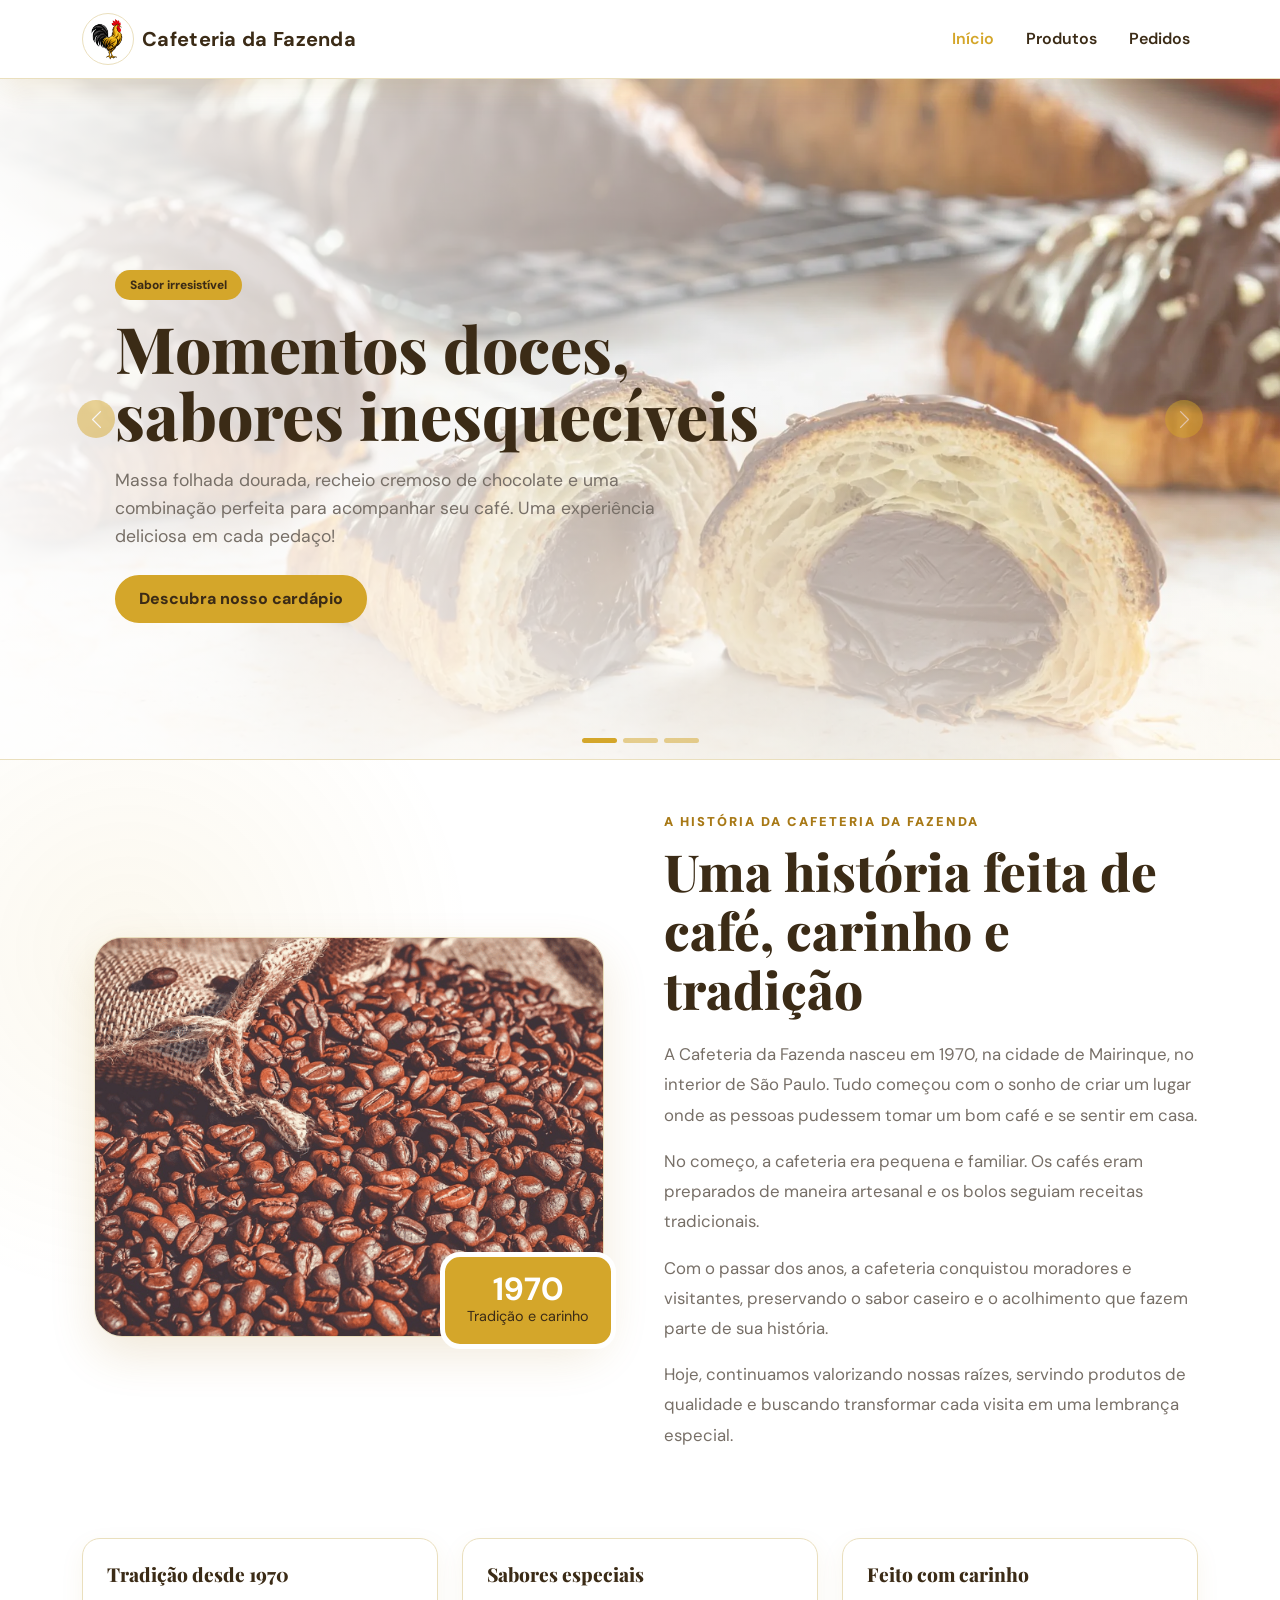
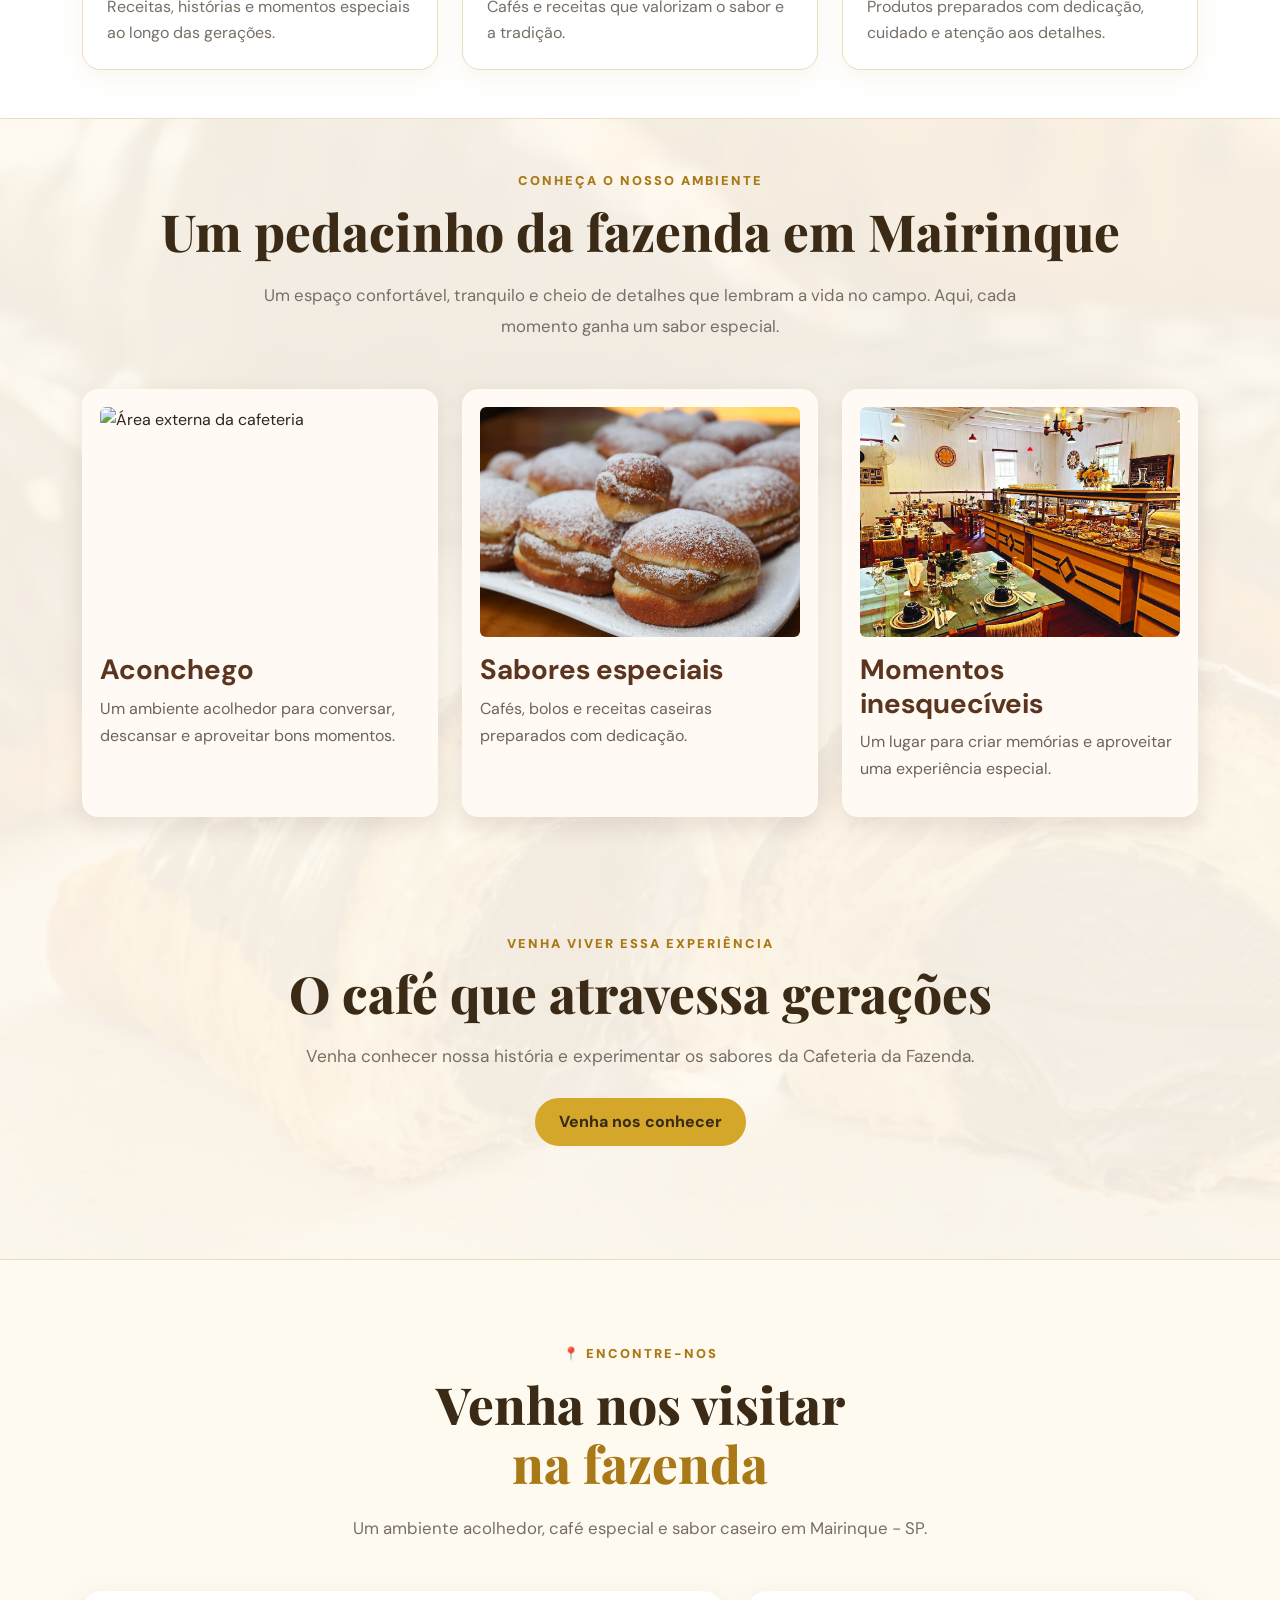
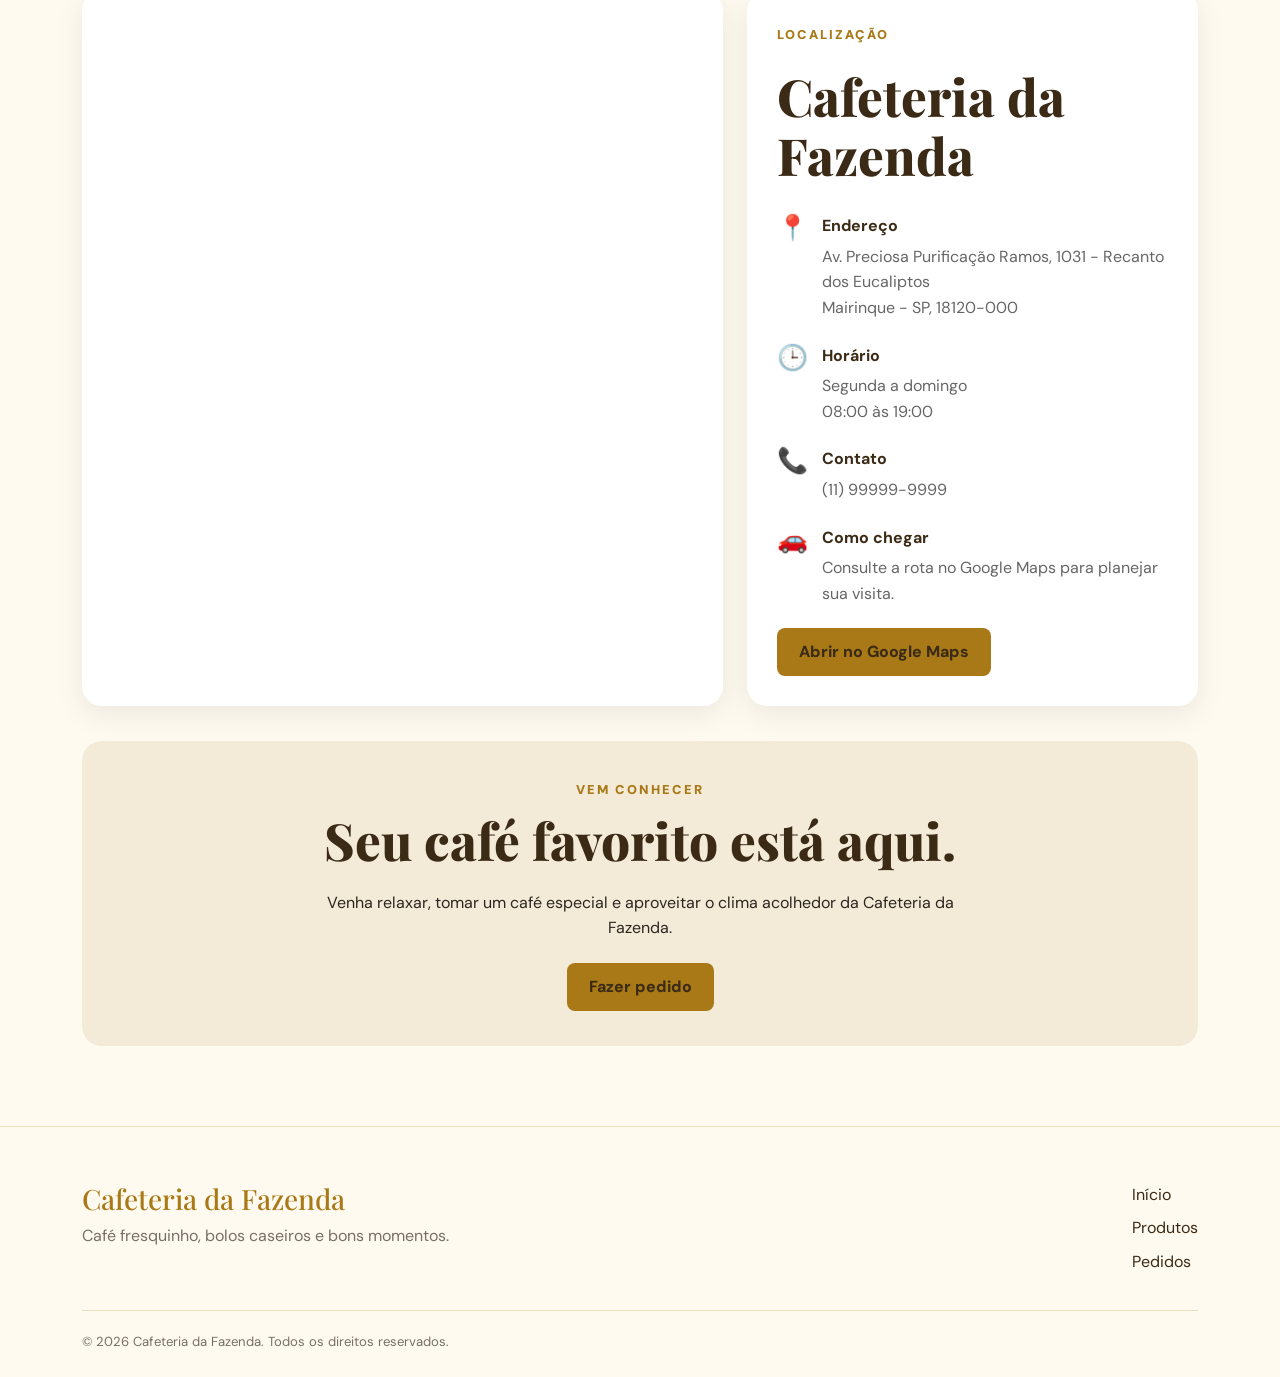
==== src/main/resources/index.html @ 960c9594 "Primeira Atualização" ====
<!DOCTYPE html>
<html lang="pt-BR">

<head>
    <meta charset="UTF-8">
    <meta name="viewport" content="width=device-width, initial-scale=1.0">

    <title>Cafeteria da Fazenda | Tradição desde 1970</title>

    <meta name="description"
        content="Cafeteria da Fazenda: cafés, bolos caseiros e o verdadeiro clima do campo em Mairinque - SP.">

    <link rel="icon" href="./static/img/logo.png" type="image/png">

    <link href="https://cdn.jsdelivr.net/npm/bootstrap@5.3.8/dist/css/bootstrap.min.css" rel="stylesheet">

    <link rel="stylesheet" href="./static/css/style.css">

</head>

<body>

    <!-- CABEÇALHO -->
    <header class="site-header">

        <nav class="navbar navbar-expand-lg navbar-dark">

            <div class="container">

                <a class="navbar-brand d-flex align-items-center gap-2" href="#inicio">

                    <img src="./static/img/logo.png" alt="Logo Cafeteria da Fazenda" class="brand-logo">

                    <span class="brand-text">
                        Cafeteria da Fazenda
                    </span>

                </a>

                <button class="navbar-toggler" type="button" data-bs-toggle="collapse" data-bs-target="#menuPrincipal"
                    aria-controls="menuPrincipal" aria-expanded="false" aria-label="Abrir menu">

                    <span class="navbar-toggler-icon"></span>

                </button>

                <div class="collapse navbar-collapse" id="menuPrincipal">

                    <ul class="navbar-nav ms-auto align-items-lg-center gap-lg-3">

                        <li class="nav-item">
                            <a class="nav-link active" href="#inicio">
                                Início
                            </a>
                        </li>

                        <li class="nav-item">
                            <a class="nav-link" href="./templates/produtos.html">
                                Produtos
                            </a>
                        </li>

                        <li class="nav-item">
                            <a class="nav-link" href="./templates/pedidos.html">
                                Pedidos
                            </a>
                        </li>

                    </ul>

                </div>

            </div>

        </nav>

    </header>

    <main>

        <!-- CARROSSEL PRINCIPAL -->
        <section id="inicio" class="hero-section">

            <div id="carouselCafe" class="carousel slide carousel-fade" data-bs-ride="carousel">

                <div class="carousel-indicators">

                    <button type="button" data-bs-target="#carouselCafe" data-bs-slide-to="0" class="active"
                        aria-current="true" aria-label="Slide 1">
                    </button>

                    <button type="button" data-bs-target="#carouselCafe" data-bs-slide-to="1" aria-label="Slide 2">
                    </button>

                    <button type="button" data-bs-target="#carouselCafe" data-bs-slide-to="2" aria-label="Slide 3">
                    </button>

                </div>

                <div class="carousel-inner">

                    <div class="carousel-item active">

                        <img src="./static/img/slide1.png" class="d-block w-100"
                            alt="Folhado artesanal com recheio cremoso de chocolate e cobertura de chocolate">

                        <div class="carousel-caption">

                            <span class="badge rounded-pill">
                                Sabor irresistível
                            </span>

                            <h1>
                                Momentos doces, sabores inesquecíveis
                            </h1>

                            <p>
                                Massa folhada dourada, recheio cremoso de chocolate
                                e uma combinação perfeita para acompanhar seu café.
                                Uma experiência deliciosa em cada pedaço!
                            </p>

                            <a href="#sobre" class="btn btn-coffee">
                                Descubra nosso cardápio
                            </a>

                        </div>

                    </div>

                    <div class="carousel-item">

                        <img src="./static/img/slide2.png" class="d-block w-100"
                            alt="Donuts dourados recheados com creme de chocolate e polvilhados com açúcar">

                        <div class="carousel-caption">

                            <span class="badge rounded-pill">
                                Feitos para adoçar seu dia
                            </span>

                            <h2>
                                Uma doce tentação a cada mordida
                            </h2>

                            <p>
                                Donuts macios, recheio generoso de chocolate
                                e uma delicada camada de açúcar.
                                O acompanhamento perfeito para transformar
                                sua pausa em um momento especial.
                            </p>


                            <a href="./templates/produtos.html" class="btn btn-coffee">
                                Conheça nossas delícias
                            </a>
                        </div>

                    </div>

                    <div class="carousel-item">

                        <img src="./static/img/slide3.png" class="d-block w-100"
                            alt="Cookies artesanais dourados com generosas gotas de chocolate">

                        <div class="carousel-caption">

                            <span class="badge rounded-pill">
                                Tradição com sabor
                            </span>

                            <h2>
                                O carinho de uma receita caseira
                            </h2>

                            <p>
                                Cookies douradinhos, textura irresistível
                                e pedaços de chocolate em cada mordida.
                                O sabor acolhedor que combina com um café
                                fresquinho e bons momentos.
                            </p>

                            <a href="./templates/produtos.html" class="btn btn-coffee">
                                Explore nosso cardápio
                            </a>
                        </div>

                    </div>

                </div>

                <button class="carousel-control-prev" type="button" data-bs-target="#carouselCafe" data-bs-slide="prev">

                    <span class="carousel-control-prev-icon" aria-hidden="true">
                    </span>

                    <span class="visually-hidden">
                        Anterior
                    </span>

                </button>

                <button class="carousel-control-next" type="button" data-bs-target="#carouselCafe" data-bs-slide="next">

                    <span class="carousel-control-next-icon" aria-hidden="true">
                    </span>

                    <span class="visually-hidden">
                        Próximo
                    </span>

                </button>

            </div>

        </section>

        <!-- HISTÓRIA -->
        <section id="sobre" class="about-section py-5">

            <div class="container">

                <div class="row align-items-center g-5">

                    <div class="col-lg-6">

                        <div class="about-image-wrapper">

                            <img src="./static/img/Historia-do-cafe.png" class="img-fluid about-image"
                                alt="Interior da Cafeteria da Fazenda">

                            <div class="about-highlight">
                                <strong>1970</strong>
                                <span>Tradição e carinho</span>
                            </div>

                        </div>

                    </div>

                    <div class="col-lg-6">

                        <span class="section-label">
                            A história da Cafeteria da Fazenda
                        </span>

                        <h2 class="section-title">
                            Uma história feita de café,
                            carinho e tradição
                        </h2>

                        <p class="section-text">
                            A Cafeteria da Fazenda nasceu em 1970,
                            na cidade de Mairinque, no interior de
                            São Paulo. Tudo começou com o sonho de
                            criar um lugar onde as pessoas pudessem
                            tomar um bom café e se sentir em casa.
                        </p>

                        <p class="section-text">
                            No começo, a cafeteria era pequena e
                            familiar. Os cafés eram preparados de
                            maneira artesanal e os bolos seguiam
                            receitas tradicionais.
                        </p>

                        <p class="section-text">
                            Com o passar dos anos, a cafeteria
                            conquistou moradores e visitantes,
                            preservando o sabor caseiro e o
                            acolhimento que fazem parte de sua história.
                        </p>

                        <p class="section-text">
                            Hoje, continuamos valorizando nossas raízes,
                            servindo produtos de qualidade e buscando
                            transformar cada visita em uma lembrança
                            especial.
                        </p>

                    </div>

                </div>

                <div class="row mt-5 g-4">

                    <div class="col-md-4">
                        <div class="feature-card h-100">

                            <h3>Tradição desde 1970</h3>

                            <p>
                                Receitas, histórias e momentos
                                especiais ao longo das gerações.
                            </p>

                        </div>
                    </div>

                    <div class="col-md-4">
                        <div class="feature-card h-100">

                            <h3>Sabores especiais</h3>

                            <p>
                                Cafés e receitas que valorizam
                                o sabor e a tradição.
                            </p>

                        </div>
                    </div>

                    <div class="col-md-4">
                        <div class="feature-card h-100">

                            <h3>Feito com carinho</h3>

                            <p>
                                Produtos preparados com dedicação,
                                cuidado e atenção aos detalhes.
                            </p>

                        </div>
                    </div>

                </div>

            </div>

        </section>

        <!-- AMBIENTE -->
        <section id="ambiente" class="order-section py-5">

            <div class="container">

                <div class="text-center mb-5">

                    <span class="section-label">
                        Conheça o nosso ambiente
                    </span>

                    <h2 class="section-title">
                        Um pedacinho da fazenda em Mairinque
                    </h2>

                    <p class="section-text mx-auto" style="max-width: 800px;">

                        Um espaço confortável, tranquilo e cheio de
                        detalhes que lembram a vida no campo.
                        Aqui, cada momento ganha um sabor especial.

                    </p>

                </div>

                <div class="row g-4">

                    <div class="col-md-4">
                        <div class="environment-card">

                            <img src="./static/img/fora.png" class="img-fluid rounded" alt="Área externa da cafeteria">

                            <h3 class="mt-3">Aconchego</h3>

                            <p>
                                Um ambiente acolhedor para conversar,
                                descansar e aproveitar bons momentos.
                            </p>

                        </div>
                    </div>

                    <div class="col-md-4">
                        <div class="environment-card">

                            <img src="./static/img/slide2.png" class="img-fluid rounded"
                                alt="Café especial da cafeteria">

                            <h3 class="mt-3">Sabores especiais</h3>

                            <p>
                                Cafés, bolos e receitas caseiras
                                preparados com dedicação.
                            </p>

                        </div>
                    </div>

                    <div class="col-md-4">
                        <div class="environment-card">

                            <img src="./static/img/interior.png" class="img-fluid rounded" alt="Interior da cafeteria">

                            <h3 class="mt-3">
                                Momentos inesquecíveis
                            </h3>

                            <p>
                                Um lugar para criar memórias
                                e aproveitar uma experiência especial.
                            </p>

                        </div>
                    </div>

                </div>

                <div class="order-box text-center mt-5">

                    <span class="section-label">
                        Venha viver essa experiência
                    </span>

                    <h2 class="section-title">
                        O café que atravessa gerações
                    </h2>

                    <p>
                        Venha conhecer nossa história e experimentar
                        os sabores da Cafeteria da Fazenda.
                    </p>

                    <a href="#localizacao" class="btn btn-coffee">
                        Venha nos conhecer
                    </a>

                </div>

            </div>

        </section>

        <!-- LOCALIZAÇÃO INTEGRADA AO INDEX -->
        <section id="localizacao" class="location-section">

            <div class="container">

                <div class="text-center mb-5">

                    <span class="section-label">
                        📍 ENCONTRE-NOS
                    </span>

                    <h2 class="section-title">
                        Venha nos visitar
                        <span>na fazenda</span>
                    </h2>

                    <p class="section-text mx-auto" style="max-width: 760px;">

                        Um ambiente acolhedor, café especial e
                        sabor caseiro em Mairinque - SP.

                    </p>

                </div>

                <div class="row g-4 align-items-stretch">

                    <!-- MAPA -->
                    <div class="col-lg-7">

                        <div class="map-card">

                            <div class="map-box">

                                <iframe
                                    src="https://www.google.com/maps?q=Av.%20Preciosa%20Purifica%C3%A7%C3%A3o%20Ramos%2C%201031%20-%20Recanto%20dos%20Eucaliptos%2C%20Mairinque%20-%20SP%2C%2018120-000&output=embed"
                                    title="Mapa da Cafeteria da Fazenda em Mairinque" loading="lazy" allowfullscreen
                                    referrerpolicy="no-referrer-when-downgrade">
                                </iframe>

                            </div>

                        </div>

                    </div>

                    <!-- INFORMAÇÕES -->
                    <div class="col-lg-5">

                        <div class="info-card">

                            <span class="section-label">
                                LOCALIZAÇÃO
                            </span>

                            <h3 class="section-title">
                                Cafeteria da Fazenda
                            </h3>

                            <ul class="info-list">

                                <li>

                                    <span class="icon">📍</span>

                                    <div>

                                        <strong>Endereço</strong>

                                        <p>
                                            Av. Preciosa Purificação Ramos,
                                            1031 - Recanto dos Eucaliptos
                                            <br>
                                            Mairinque - SP, 18120-000
                                        </p>

                                    </div>

                                </li>

                                <li>

                                    <span class="icon">🕒</span>

                                    <div>

                                        <strong>Horário</strong>

                                        <p>
                                            Segunda a domingo
                                            <br>
                                            08:00 às 19:00
                                        </p>

                                    </div>

                                </li>

                                <li>

                                    <span class="icon">📞</span>

                                    <div>

                                        <strong>Contato</strong>

                                        <p>
                                            (11) 99999-9999
                                        </p>

                                    </div>

                                </li>

                                <li>

                                    <span class="icon">🚗</span>

                                    <div>

                                        <strong>Como chegar</strong>

                                        <p>
                                            Consulte a rota no Google Maps
                                            para planejar sua visita.
                                        </p>

                                    </div>

                                </li>

                            </ul>

                            <a href="https://www.google.com/maps/search/?api=1&query=Av.%20Preciosa%20Purifica%C3%A7%C3%A3o%20Ramos%2C%201031%20-%20Recanto%20dos%20Eucaliptos%2C%20Mairinque%20-%20SP%2C%2018120-000"
                                target="_blank" rel="noopener noreferrer" class="btn btn-coffee">

                                Abrir no Google Maps

                            </a>

                        </div>

                    </div>

                </div>

                <!-- CHAMADA PARA PEDIDOS -->
                <div class="location-visit">

                    <span class="section-label">
                        VEM CONHECER
                    </span>

                    <h2 class="section-title">
                        Seu café favorito está aqui.
                    </h2>

                    <p>
                        Venha relaxar, tomar um café especial
                        e aproveitar o clima acolhedor da
                        Cafeteria da Fazenda.
                    </p>

                    <a href="./templates/pedidos.html" class="btn btn-coffee">

                        Fazer pedido

                    </a>

                </div>

            </div>

        </section>

    </main>

    <!-- RODAPÉ -->
    <footer class="site-footer">

        <div class="container">

            <div class="footer-content">

                <div>

                    <h3>
                        Cafeteria da Fazenda
                    </h3>

                    <p>
                        Café fresquinho, bolos caseiros
                        e bons momentos.
                    </p>

                </div>

                <div class="footer-links">

                    <a href="#inicio">Início</a>

                    <a href="./templates/produtos.html">
                        Produtos
                    </a>

                    <a href="./templates/pedidos.html">
                        Pedidos
                    </a>

                </div>

            </div>

            <div class="footer-bottom">
                © 2026 Cafeteria da Fazenda.
                Todos os direitos reservados.
            </div>

        </div>

    </footer>

    <script src="https://cdn.jsdelivr.net/npm/bootstrap@5.3.8/dist/js/bootstrap.bundle.min.js"></script>

</body>

</html>
---- src/main/resources/static/css/style.css ----
/* =========================================================
   CAFETERIA DA FAZENDA - STYLE.CSS
   Tema branco e dourado
   ========================================================= */

@import url('https://fonts.googleapis.com/css2?family=DM+Sans:wght@400;500;600;700&family=Playfair+Display:wght@600;700;800&display=swap');

:root {
    --brown: #ffffff;
    --brown-2: #fffaf0;
    --coffee: #a87916;
    --gold: #d4a62a;
    --gold-light: #f3df9b;
    --cream: #ffffff;
    --white: #ffffff;
    --text: #2d261f;
    --muted: #776f67;
    --border: #eadfbd;
    --dark: #3b2b16;
    --sombra: 0 12px 35px rgba(168, 121, 22, .10);
}

* {
    box-sizing: border-box;
}

html {
    scroll-behavior: smooth;
}

body {
    margin: 0;
    color: var(--text);
    background: var(--cream);
    font-family: "DM Sans", sans-serif;
    line-height: 1.6;
}

img {
    max-width: 100%;
}

a {
    text-decoration: none;
}

/* =========================================================
   CABEÇALHO
   ========================================================= */

.site-header {
    position: sticky;
    top: 0;
    z-index: 1000;
    background: rgba(255, 255, 255, .97);
    backdrop-filter: blur(14px);
    border-bottom: 1px solid var(--border);
    box-shadow: 0 8px 30px rgba(168, 121, 22, .12);
}

.navbar {
    min-height: 76px;
}

.navbar-brand {
    color: var(--dark) !important;
    font-weight: 700;
    letter-spacing: .3px;
}

.brand-logo {
    width: 52px;
    height: 52px;
    padding: 3px;
    object-fit: contain;
    border: 1px solid var(--border);
    border-radius: 50%;
    background: var(--white);
}

.brand-text {
    font-size: 1.25rem;
}

.nav-link {
    color: var(--dark) !important;
    font-weight: 600;
    transition: color .25s ease;
}

.nav-link:hover,
.nav-link.active {
    color: var(--gold) !important;
}

.navbar-toggler {
    border-color: var(--gold);
}

.navbar-toggler:focus {
    box-shadow: 0 0 0 .2rem rgba(212, 166, 42, .25);
}

.navbar-toggler-icon {
    background-image: url("data:image/svg+xml,%3csvg xmlns='http://www.w3.org/2000/svg' viewBox='0 0 30 30'%3e%3cpath stroke='%233b2b16' stroke-linecap='round' stroke-miterlimit='10' stroke-width='2' d='M4 7h22M4 15h22M4 23h22'/%3e%3c/svg%3e");
}

.btn-coffee {
    display: inline-flex;
    align-items: center;
    justify-content: center;
    padding: 10px 22px;
    border: 2px solid var(--gold);
    border-radius: 30px;
    background: var(--gold);
    color: var(--dark) !important;
    font-weight: 800;
    transition: .25s ease;
}

.btn-coffee:hover {
    transform: translateY(-2px);
    border-color: var(--gold);
    background: transparent;
    color: var(--gold) !important;
}

/* =========================================================
   HERO / CARROSSEL
   ========================================================= */

.hero-section {
    overflow: hidden;
    background: #ffffff;
    border-bottom: 1px solid var(--border);
}

.hero-section .carousel-item {
    position: relative;
    height: min(680px, 78vh);
    min-height: 480px;
}

.hero-section .carousel-item::after {
    content: "";
    position: absolute;
    inset: 0;
    background:
        linear-gradient(90deg,
            rgba(255, 255, 255, .94),
            rgba(255, 255, 255, .55),
            rgba(255, 255, 255, .08)),
        linear-gradient(0deg,
            rgba(255, 250, 240, .70),
            transparent 55%);
}

.hero-section .carousel-item img {
    width: 100%;
    height: 100%;
    display: block;
    object-fit: cover;
}

.carousel-caption {
    z-index: 2;
    right: auto;
    bottom: 17%;
    left: 9%;
    max-width: 650px;
    color: var(--dark);
    text-align: left;
}

.carousel-caption .badge {
    margin-bottom: 14px;
    padding: 9px 15px;
    border-radius: 30px;
    background: var(--gold);
    color: var(--dark);
    font-weight: 800;
}

.carousel-caption h1,
.carousel-caption h2 {
    margin-bottom: 18px;
    color: var(--dark);
    font-family: "Playfair Display", serif;
    font-size: clamp(2.2rem, 5vw, 4.5rem);
    font-weight: 800;
    line-height: 1.05;
}

.carousel-caption p {
    max-width: 600px;
    margin-bottom: 25px;
    color: var(--muted);
    font-size: 1.1rem;
}

.carousel-control-prev-icon,
.carousel-control-next-icon {
    width: 38px;
    height: 38px;
    padding: 8px;
    border-radius: 50%;
    background-color: rgba(212, 166, 42, .95);
    background-size: 55%;
}

.carousel-indicators {
    z-index: 3;
}

.carousel-indicators button {
    width: 35px !important;
    height: 5px !important;
    margin: 0 4px;
    border: 0 !important;
    border-radius: 10px;
    background-color: var(--gold) !important;
}

/* =========================================================
   SEÇÃO SOBRE
   ========================================================= */

.about-section {
    background:
        radial-gradient(circle at 10% 20%, rgba(212, 166, 42, .08), transparent 25%),
        #ffffff;
}

.section-label {
    display: inline-block;
    margin-bottom: 10px;
    color: var(--coffee);
    font-size: .8rem;
    font-weight: 900;
    letter-spacing: 2px;
    text-transform: uppercase;
}

.section-title {
    margin-bottom: 20px;
    color: var(--dark);
    font-family: "Playfair Display", serif;
    font-size: clamp(2rem, 4vw, 3.2rem);
    font-weight: 800;
    line-height: 1.15;
}

.section-text {
    color: var(--muted);
    font-size: 1.05rem;
}

/* =========================================================
   IMAGEM SOBRE A CAFETERIA
   ========================================================= */

.about-image-wrapper {
    position: relative;
    padding: 12px;
}

.about-image {
    width: 100%;
    min-height: 400px;
    object-fit: cover;
    border: 1px solid var(--border);
    border-radius: 28px;
    box-shadow: 0 18px 45px rgba(168, 121, 22, .16);
}

.about-highlight {
    position: absolute;
    right: 0;
    bottom: 0;
    display: flex;
    flex-direction: column;
    padding: 16px 22px;
    border: 5px solid #ffffff;
    border-radius: 20px;
    background: var(--gold);
    color: var(--dark);
    text-align: center;
}

.about-highlight strong {
    color: #ffffff;
    font-size: 2rem;
    line-height: 1;
}

.about-highlight span {
    font-size: .85rem;
}

/* =========================================================
   CARDS
   ========================================================= */

.feature-card {
    height: 100%;
    padding: 24px;
    border: 1px solid var(--border);
    border-radius: 18px;
    background: #ffffff;
    box-shadow: 0 8px 25px rgba(168, 121, 22, .07);
    transition: transform .3s ease, box-shadow .3s ease, border-color .3s ease;
}

.feature-card:hover {
    transform: translateY(-7px);
    border-color: var(--gold);
    box-shadow: var(--sombra);
}

.feature-icon {
    display: inline-flex;
    align-items: center;
    justify-content: center;
    width: 52px;
    height: 52px;
    margin-bottom: 12px;
    border-radius: 14px;
    background: var(--gold-light);
    color: var(--dark);
    font-size: 1.6rem;
}

.feature-card h3 {
    color: var(--dark);
    font-family: "Playfair Display", serif;
    font-size: 1.2rem;
    font-weight: 800;
}

.feature-card p {
    margin-bottom: 0;
    color: var(--muted);
}

/* =========================================================
   AMBIENTE
   ========================================================= */

.order-section {
    position: relative;
    overflow: hidden;
    background:
        linear-gradient(rgba(255, 250, 240, .93),
            rgba(255, 250, 240, .93)),
        url("../img/slide1.png") center / cover;
    border-top: 1px solid var(--border);
    border-bottom: 1px solid var(--border);
}

.order-box {
    max-width: 850px;
    margin: auto;
    padding: 65px 35px;
    color: var(--dark);
}

.order-box .section-label {
    color: var(--coffee);
}

.order-box .section-title {
    color: var(--dark);
}

.order-box p {
    max-width: 700px;
    margin: 0 auto 28px;
    color: var(--muted);
    font-size: 1.08rem;
}

/* =========================================================
   BOTÕES BOOTSTRAP
   ========================================================= */

.btn-primary,
.btn-warning {
    border-color: var(--gold);
    background: var(--gold);
    color: var(--dark);
    font-weight: 800;
}

.btn-primary:hover,
.btn-warning:hover {
    border-color: var(--dark);
    background: var(--dark);
    color: var(--gold-light);
}

/* =========================================================
   RODAPÉ
   ========================================================= */



.site-footer {
    padding: 55px 0 25px;
    border-top: 1px solid var(--border);
    background: var(--brown-2);
    color: var(--muted);
}

.footer-content {
    display: flex;
    justify-content: space-between;
    gap: 40px;
}

.footer-content h3 {
    color: var(--coffee);
    font-family: "Playfair Display", serif;
}

.footer-content p {
    color: var(--muted);
}

.footer-links {
    display: flex;
    flex-direction: column;
    gap: 8px;
}

.footer-links a {
    color: var(--dark);
    transition: color .25s ease;
}

.footer-links a:hover {
    color: var(--gold);
}

.footer-bottom {
    margin-top: 35px;
    padding-top: 20px;
    border-top: 1px solid var(--border);
    color: var(--muted);
    font-size: .82rem;
}

/* =========================================================
   RESPONSIVO
   ========================================================= */

@media (max-width: 991px) {
    .navbar-nav {
        padding: 18px 0;
    }

    .navbar-collapse {
        padding: 0 20px 15px;
        border-top: 1px solid var(--border);
        background: #ffffff;
    }

    .nav-link {
        padding: 10px 0 !important;
    }

    .hero-section .carousel-item {
        height: 620px;
    }

    .carousel-caption {
        right: 7%;
        bottom: 15%;
        left: 7%;
    }

    .carousel-caption h1,
    .carousel-caption h2 {
        font-size: 2.7rem;
    }
}

@media (max-width: 576px) {
    .brand-logo {
        width: 45px;
        height: 45px;
    }

    .brand-text {
        font-size: 1.05rem;
    }

    .hero-section .carousel-item {
        height: 590px;
        min-height: 590px;
    }

    .hero-section .carousel-item::after {
        background:
            linear-gradient(90deg,
                rgba(255, 255, 255, .94),
                rgba(255, 255, 255, .65));
    }

    .carousel-caption {
        bottom: 13%;
    }

    .carousel-caption h1,
    .carousel-caption h2 {
        font-size: 2.15rem;
    }

    .carousel-caption p {
        font-size: .95rem;
    }

    .about-image {
        min-height: 300px;
    }

    .about-highlight {
        right: 15px;
    }

    .order-box {
        padding: 45px 15px;
    }
}

.environment-card {
    height: 100%;
    padding: 18px;
    overflow: hidden;
    border-radius: 16px;
    background-color: #fffaf3;
    box-shadow: 0 8px 24px rgba(73, 45, 25, 0.12);
    transition: transform 0.3s ease, box-shadow 0.3s ease;
}

.environment-card:hover {
    transform: translateY(-8px);
    box-shadow: 0 14px 30px rgba(73, 45, 25, 0.2);
}

.environment-card img {
    width: 100%;
    height: 230px;
    object-fit: cover;
    display: block;
}

.environment-card h3 {
    color: #5b351f;
    font-weight: 700;
}

.environment-card p {
    color: #6f625a;
    line-height: 1.7;
}

.about-highlight {
    display: flex;
    flex-direction: column;
    align-items: center;
    justify-content: center;
}

.about-highlight strong {
    font-size: 2rem;
}

.about-highlight span {
    font-size: 0.9rem;
}

.section-text {
    line-height: 1.8;
}
        /* LOCALIZAÇÃO */

        .location-section {
            padding: 80px 0;
            background: #fffaf0;
            scroll-margin-top: 80px;
        }

        .location-section .section-title span {
            display: block;
            color: #a87916;
        }

        .map-card,
        .info-card {
            height: 100%;
            overflow: hidden;
            background: #ffffff;
            border-radius: 20px;
            box-shadow: 0 8px 30px rgba(0, 0, 0, 0.08);
        }

        .map-box {
            width: 100%;
            height: 100%;
            min-height: 420px;
        }

        .map-box iframe {
            display: block;
            width: 100%;
            height: 100%;
            min-height: 420px;
            border: 0;
        }

        .info-card {
            padding: 30px;
        }

        .info-card h3 {
            margin: 12px 0 28px;
        }

        .info-list {
            padding: 0;
            margin: 0;
            list-style: none;
        }

        .info-list li {
            display: flex;
            align-items: flex-start;
            gap: 14px;
            margin-bottom: 22px;
        }

        .info-list .icon {
            font-size: 25px;
            line-height: 1.2;
        }

        .info-list strong {
            display: block;
            margin-bottom: 5px;
            color: #3b2b16;
        }

        .info-list p {
            margin: 0;
            color: #666;
            overflow-wrap: anywhere;
        }

        .location-section .btn-coffee {
            display: inline-block;
            padding: 12px 22px;
            border: none;
            border-radius: 8px;
            background: #a87916;
            color: #fff;
            text-decoration: none;
            transition: 0.3s;
        }

        .location-section .btn-coffee:hover {
            background: #805b10;
            color: #fff;
            transform: translateY(-2px);
        }

        .location-visit {
            margin-top: 35px;
            padding: 35px 20px;
            border-radius: 20px;
            background: #f3ead8;
            text-align: center;
        }

        .location-visit p {
            max-width: 650px;
            margin: 15px auto 22px;
        }

        @media (max-width: 991px) {
            .location-section {
                padding: 55px 0;
            }

            .map-box,
            .map-box iframe {
                min-height: 350px;
            }

            .info-card {
                padding: 24px;
            }
        }

        @media (max-width: 576px) {
            .map-box,
            .map-box iframe {
                min-height: 300px;
            }

            .info-card {
                padding: 20px;
            }
        }
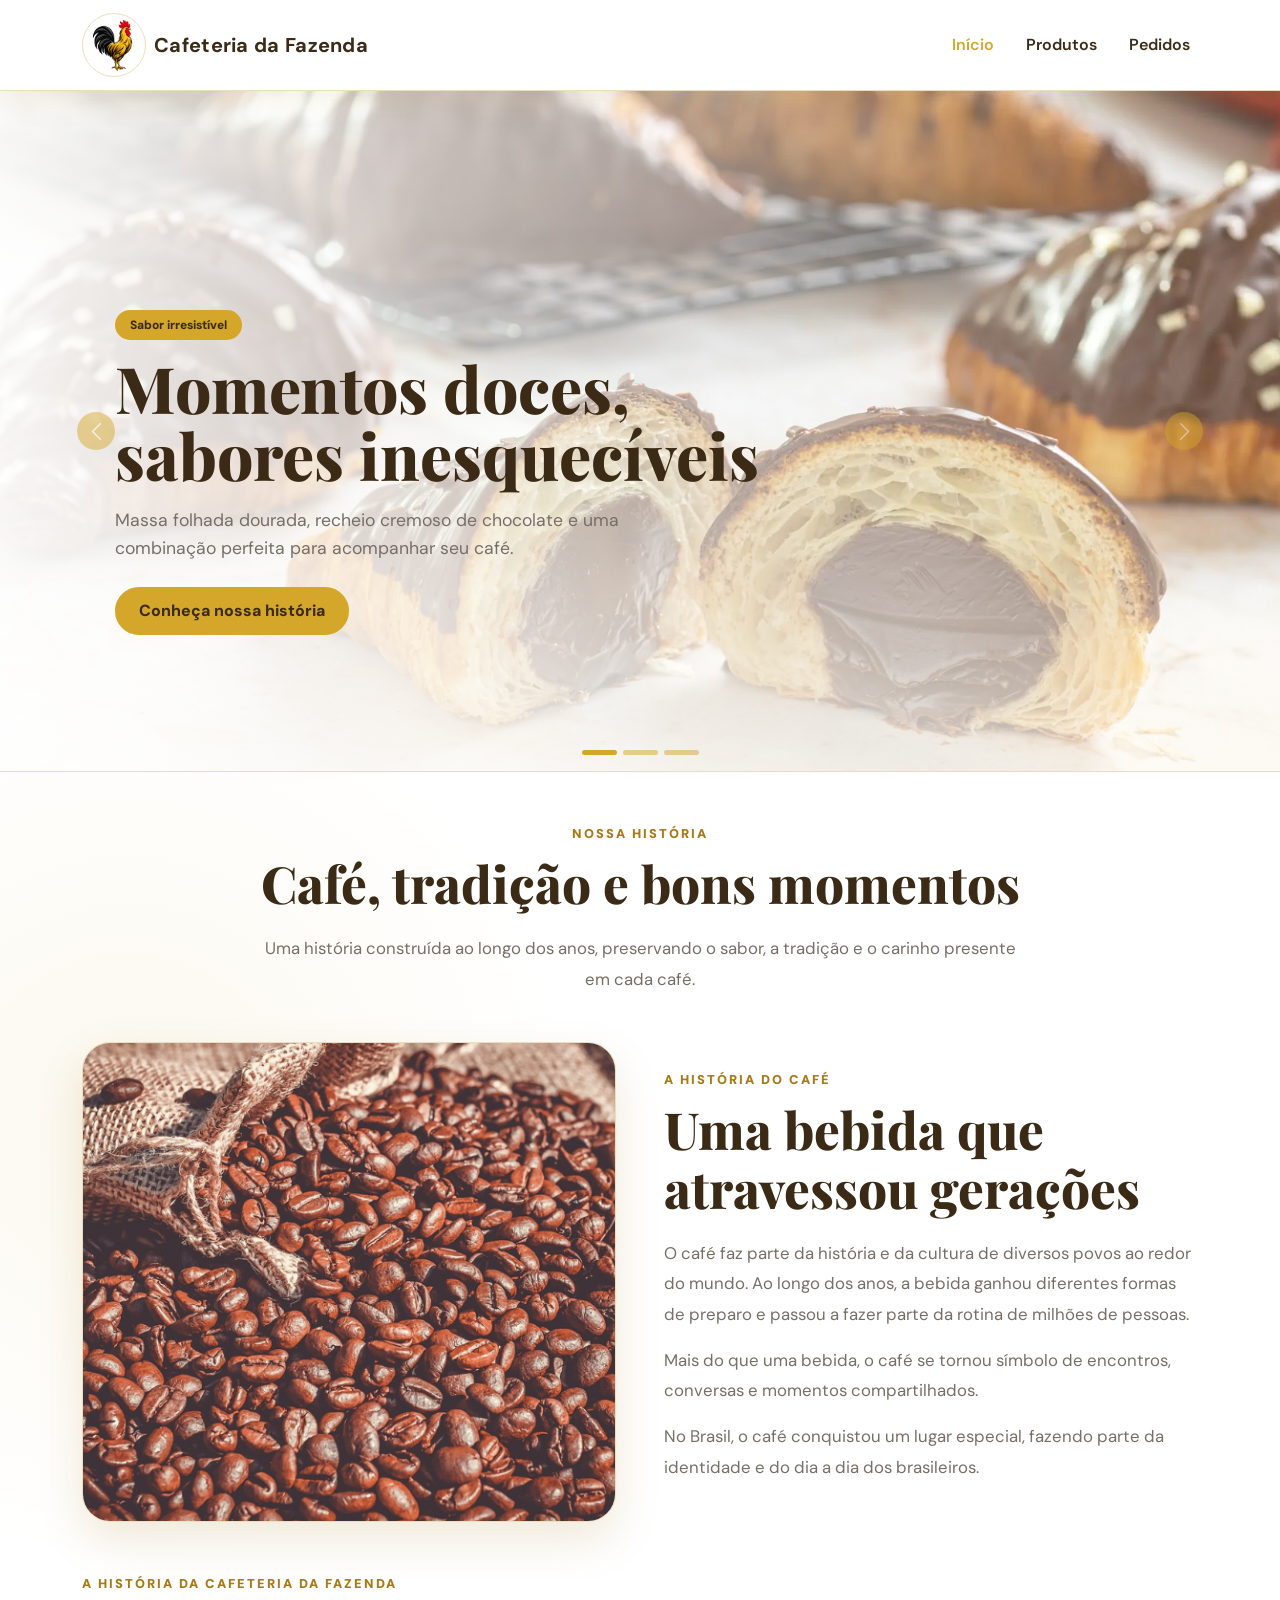
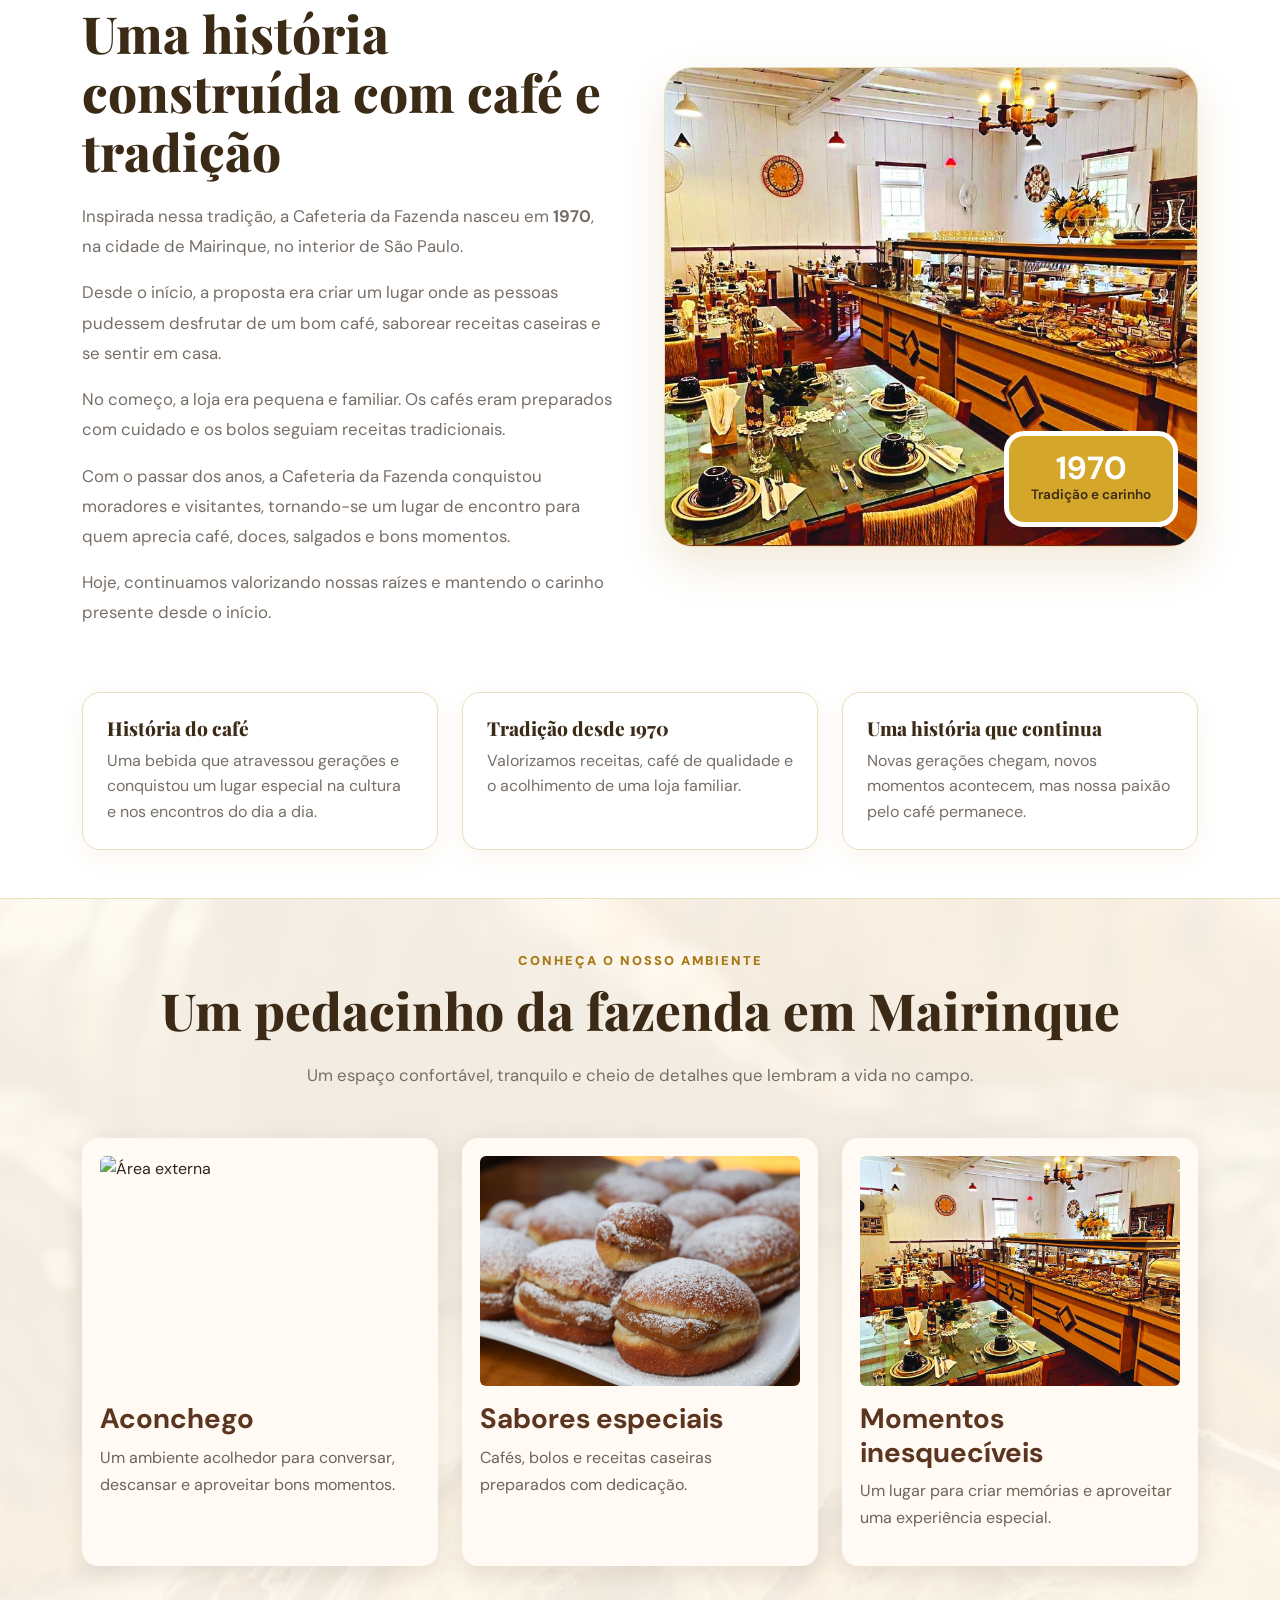
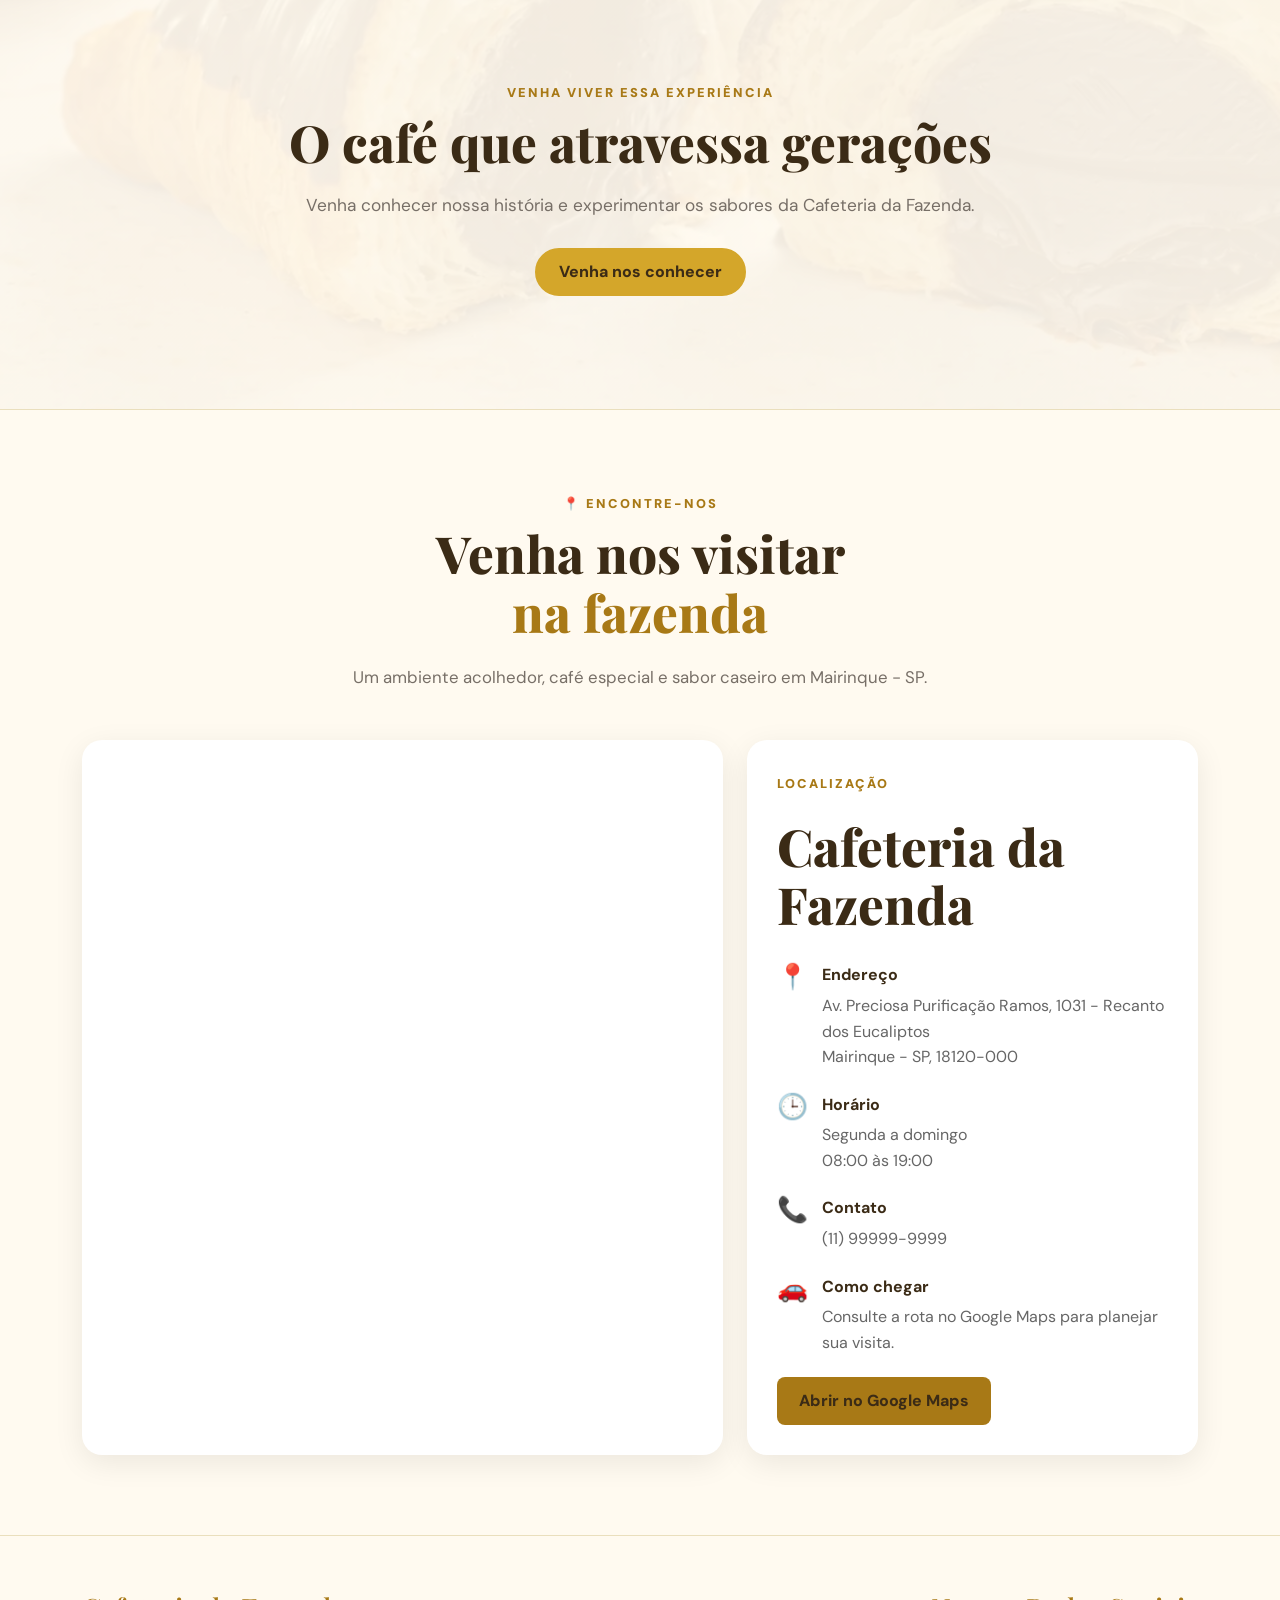
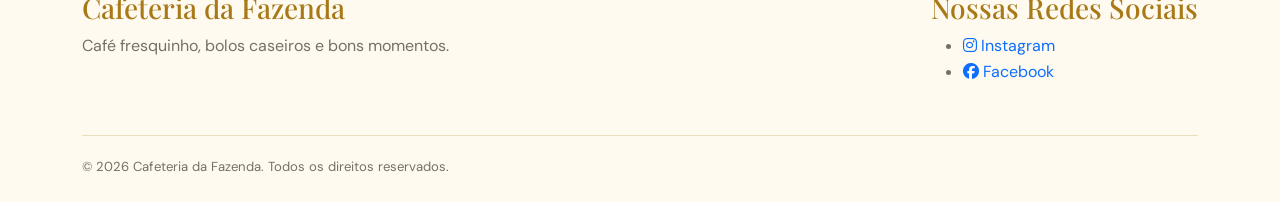
==== commit 394aa853: "test" ====
--- a/src/main/resources/index.html
+++ b/src/main/resources/index.html
@@ -12,40 +12,42 @@
 
     <link rel="icon" href="./static/img/logo.png" type="image/png">
 
-    <link href="https://cdn.jsdelivr.net/npm/bootstrap@5.3.8/dist/css/bootstrap.min.css" rel="stylesheet">
+    <link
+        href="https://cdn.jsdelivr.net/npm/bootstrap@5.3.8/dist/css/bootstrap.min.css"
+        rel="stylesheet">
+
+    <link
+        rel="stylesheet"
+        href="https://cdnjs.cloudflare.com/ajax/libs/font-awesome/6.4.0/css/all.min.css">
 
     <link rel="stylesheet" href="./static/css/style.css">
-
 </head>
 
 <body>
 
-    <!-- CABEÇALHO -->
     <header class="site-header">
-
-        <nav class="navbar navbar-expand-lg navbar-dark">
-
+        <nav class="navbar navbar-expand-lg navbar-light">
             <div class="container">
 
                 <a class="navbar-brand d-flex align-items-center gap-2" href="#inicio">
-
-                    <img src="./static/img/logo.png" alt="Logo Cafeteria da Fazenda" class="brand-logo">
+                    <img src="./static/img/logo.png"
+                        alt="Logo Cafeteria da Fazenda"
+                        class="brand-logo">
 
                     <span class="brand-text">
                         Cafeteria da Fazenda
                     </span>
-
                 </a>
 
-                <button class="navbar-toggler" type="button" data-bs-toggle="collapse" data-bs-target="#menuPrincipal"
-                    aria-controls="menuPrincipal" aria-expanded="false" aria-label="Abrir menu">
-
+                <button class="navbar-toggler"
+                    type="button"
+                    data-bs-toggle="collapse"
+                    data-bs-target="#menuPrincipal"
+                    aria-label="Abrir menu">
                     <span class="navbar-toggler-icon"></span>
-
                 </button>
 
                 <div class="collapse navbar-collapse" id="menuPrincipal">
-
                     <ul class="navbar-nav ms-auto align-items-lg-center gap-lg-3">
 
                         <li class="nav-item">
@@ -67,45 +69,52 @@
                         </li>
 
                     </ul>
-
                 </div>
 
             </div>
-
         </nav>
-
     </header>
 
+
     <main>
 
-        <!-- CARROSSEL PRINCIPAL -->
+        <!-- CARROSSEL -->
+
         <section id="inicio" class="hero-section">
 
-            <div id="carouselCafe" class="carousel slide carousel-fade" data-bs-ride="carousel">
+            <div id="carouselCafe"
+                class="carousel slide carousel-fade"
+                data-bs-ride="carousel">
 
                 <div class="carousel-indicators">
-
-                    <button type="button" data-bs-target="#carouselCafe" data-bs-slide-to="0" class="active"
-                        aria-current="true" aria-label="Slide 1">
+                    <button type="button"
+                        data-bs-target="#carouselCafe"
+                        data-bs-slide-to="0"
+                        class="active"
+                        aria-label="Slide 1">
                     </button>
 
-                    <button type="button" data-bs-target="#carouselCafe" data-bs-slide-to="1" aria-label="Slide 2">
+                    <button type="button"
+                        data-bs-target="#carouselCafe"
+                        data-bs-slide-to="1"
+                        aria-label="Slide 2">
                     </button>
 
-                    <button type="button" data-bs-target="#carouselCafe" data-bs-slide-to="2" aria-label="Slide 3">
+                    <button type="button"
+                        data-bs-target="#carouselCafe"
+                        data-bs-slide-to="2"
+                        aria-label="Slide 3">
                     </button>
-
                 </div>
 
                 <div class="carousel-inner">
 
                     <div class="carousel-item active">
-
-                        <img src="./static/img/slide1.png" class="d-block w-100"
-                            alt="Folhado artesanal com recheio cremoso de chocolate e cobertura de chocolate">
+                        <img src="./static/img/slide1.png"
+                            class="d-block w-100"
+                            alt="Folhado artesanal">
 
                         <div class="carousel-caption">
-
                             <span class="badge rounded-pill">
                                 Sabor irresistível
                             </span>
@@ -115,26 +124,23 @@
                             </h1>
 
                             <p>
-                                Massa folhada dourada, recheio cremoso de chocolate
-                                e uma combinação perfeita para acompanhar seu café.
-                                Uma experiência deliciosa em cada pedaço!
+                                Massa folhada dourada, recheio cremoso de
+                                chocolate e uma combinação perfeita para
+                                acompanhar seu café.
                             </p>
 
                             <a href="#sobre" class="btn btn-coffee">
-                                Descubra nosso cardápio
-                            </a>
-
-                        </div>
-
+                                Conheça nossa história
+                            </a>
+                        </div>
                     </div>
 
                     <div class="carousel-item">
-
-                        <img src="./static/img/slide2.png" class="d-block w-100"
-                            alt="Donuts dourados recheados com creme de chocolate e polvilhados com açúcar">
+                        <img src="./static/img/slide2.png"
+                            class="d-block w-100"
+                            alt="Donuts recheados com chocolate">
 
                         <div class="carousel-caption">
-
                             <span class="badge rounded-pill">
                                 Feitos para adoçar seu dia
                             </span>
@@ -146,25 +152,21 @@
                             <p>
                                 Donuts macios, recheio generoso de chocolate
                                 e uma delicada camada de açúcar.
-                                O acompanhamento perfeito para transformar
-                                sua pausa em um momento especial.
-                            </p>
-
-
-                            <a href="./templates/produtos.html" class="btn btn-coffee">
+                            </p>
+
+                            <a href="./templates/produtos.html"
+                                class="btn btn-coffee">
                                 Conheça nossas delícias
                             </a>
                         </div>
-
                     </div>
 
                     <div class="carousel-item">
-
-                        <img src="./static/img/slide3.png" class="d-block w-100"
-                            alt="Cookies artesanais dourados com generosas gotas de chocolate">
+                        <img src="./static/img/slide3.png"
+                            class="d-block w-100"
+                            alt="Cookies artesanais">
 
                         <div class="carousel-caption">
-
                             <span class="badge rounded-pill">
                                 Tradição com sabor
                             </span>
@@ -176,57 +178,116 @@
                             <p>
                                 Cookies douradinhos, textura irresistível
                                 e pedaços de chocolate em cada mordida.
-                                O sabor acolhedor que combina com um café
-                                fresquinho e bons momentos.
-                            </p>
-
-                            <a href="./templates/produtos.html" class="btn btn-coffee">
+                            </p>
+
+                            <a href="./templates/produtos.html"
+                                class="btn btn-coffee">
                                 Explore nosso cardápio
                             </a>
                         </div>
-
-                    </div>
-
-                </div>
-
-                <button class="carousel-control-prev" type="button" data-bs-target="#carouselCafe" data-bs-slide="prev">
-
-                    <span class="carousel-control-prev-icon" aria-hidden="true">
+                    </div>
+
+                </div>
+
+                <button class="carousel-control-prev"
+                    type="button"
+                    data-bs-target="#carouselCafe"
+                    data-bs-slide="prev">
+
+                    <span class="carousel-control-prev-icon"></span>
+                </button>
+
+                <button class="carousel-control-next"
+                    type="button"
+                    data-bs-target="#carouselCafe"
+                    data-bs-slide="next">
+
+                    <span class="carousel-control-next-icon"></span>
+                </button>
+
+            </div>
+        </section>
+
+
+        <!-- HISTÓRIA -->
+
+        <section id="sobre" class="about-section py-5">
+
+            <div class="container">
+
+                <div class="text-center mb-5">
+                    <span class="section-label">
+                        Nossa história
                     </span>
 
-                    <span class="visually-hidden">
-                        Anterior
-                    </span>
-
-                </button>
-
-                <button class="carousel-control-next" type="button" data-bs-target="#carouselCafe" data-bs-slide="next">
-
-                    <span class="carousel-control-next-icon" aria-hidden="true">
-                    </span>
-
-                    <span class="visually-hidden">
-                        Próximo
-                    </span>
-
-                </button>
-
-            </div>
-
-        </section>
-
-        <!-- HISTÓRIA -->
-        <section id="sobre" class="about-section py-5">
-
-            <div class="container">
-
-                <div class="row align-items-center g-5">
+                    <h2 class="section-title">
+                        Café, tradição e bons momentos
+                    </h2>
+
+                    <p class="section-text mx-auto" style="max-width:760px;">
+                        Uma história construída ao longo dos anos,
+                        preservando o sabor, a tradição e o carinho
+                        presente em cada café.
+                    </p>
+                </div>
+
+
+                <!-- HISTÓRIA DO CAFÉ -->
+
+                <div class="row align-items-center g-5 mb-5">
 
                     <div class="col-lg-6">
-
                         <div class="about-image-wrapper">
-
-                            <img src="./static/img/Historia-do-cafe.png" class="img-fluid about-image"
+                            <img src="./static/img/Historia-do-cafe.png"
+                                class="img-fluid about-image"
+                                alt="História do café">
+                        </div>
+                    </div>
+
+                    <div class="col-lg-6">
+
+                        <span class="section-label">
+                            A HISTÓRIA DO CAFÉ
+                        </span>
+
+                        <h2 class="section-title">
+                            Uma bebida que atravessou gerações
+                        </h2>
+
+                        <p class="section-text">
+                            O café faz parte da história e da cultura de
+                            diversos povos ao redor do mundo. Ao longo
+                            dos anos, a bebida ganhou diferentes formas
+                            de preparo e passou a fazer parte da rotina
+                            de milhões de pessoas.
+                        </p>
+
+                        <p class="section-text">
+                            Mais do que uma bebida, o café se tornou
+                            símbolo de encontros, conversas e momentos
+                            compartilhados.
+                        </p>
+
+                        <p class="section-text">
+                            No Brasil, o café conquistou um lugar especial,
+                            fazendo parte da identidade e do dia a dia
+                            dos brasileiros.
+                        </p>
+
+                    </div>
+                </div>
+
+
+                <!-- HISTÓRIA DA CAFETERIA -->
+
+                <div class="row align-items-center g-5 mb-5">
+
+                    <div class="col-lg-6 order-lg-2">
+
+                        <div class="about-image-wrapper">
+
+                            <img src="./static/img/interior.png"
+                                class="img-fluid about-image"
                                 alt="Interior da Cafeteria da Fazenda">
 
                             <div class="about-highlight">
@@ -238,98 +299,96 @@
 
                     </div>
 
-                    <div class="col-lg-6">
+                    <div class="col-lg-6 order-lg-1">
 
                         <span class="section-label">
-                            A história da Cafeteria da Fazenda
+                            A HISTÓRIA DA CAFETERIA DA FAZENDA
                         </span>
 
                         <h2 class="section-title">
-                            Uma história feita de café,
-                            carinho e tradição
+                            Uma história construída com café e tradição
                         </h2>
 
                         <p class="section-text">
-                            A Cafeteria da Fazenda nasceu em 1970,
-                            na cidade de Mairinque, no interior de
-                            São Paulo. Tudo começou com o sonho de
-                            criar um lugar onde as pessoas pudessem
-                            tomar um bom café e se sentir em casa.
+                            Inspirada nessa tradição, a Cafeteria da Fazenda
+                            nasceu em <strong>1970</strong>, na cidade de
+                            Mairinque, no interior de São Paulo.
                         </p>
 
                         <p class="section-text">
-                            No começo, a cafeteria era pequena e
-                            familiar. Os cafés eram preparados de
-                            maneira artesanal e os bolos seguiam
-                            receitas tradicionais.
+                            Desde o início, a proposta era criar um lugar
+                            onde as pessoas pudessem desfrutar de um bom
+                            café, saborear receitas caseiras e se sentir
+                            em casa.
                         </p>
 
                         <p class="section-text">
-                            Com o passar dos anos, a cafeteria
-                            conquistou moradores e visitantes,
-                            preservando o sabor caseiro e o
-                            acolhimento que fazem parte de sua história.
+                            No começo, a loja era pequena e familiar.
+                            Os cafés eram preparados com cuidado e os
+                            bolos seguiam receitas tradicionais.
                         </p>
 
                         <p class="section-text">
-                            Hoje, continuamos valorizando nossas raízes,
-                            servindo produtos de qualidade e buscando
-                            transformar cada visita em uma lembrança
-                            especial.
+                            Com o passar dos anos, a Cafeteria da Fazenda
+                            conquistou moradores e visitantes, tornando-se
+                            um lugar de encontro para quem aprecia café,
+                            doces, salgados e bons momentos.
                         </p>
 
-                    </div>
-
-                </div>
-
-                <div class="row mt-5 g-4">
+                        <p class="section-text">
+                            Hoje, continuamos valorizando nossas raízes
+                            e mantendo o carinho presente desde o início.
+                        </p>
+
+                    </div>
+
+                </div>
+
+
+                <!-- CARDS -->
+
+                <div class="row g-4">
 
                     <div class="col-md-4">
                         <div class="feature-card h-100">
-
-                            <h3>Tradição desde 1970</h3>
-
-                            <p>
-                                Receitas, histórias e momentos
-                                especiais ao longo das gerações.
-                            </p>
-
+                            <h3>História do café</h3>
+                            <p>
+                                Uma bebida que atravessou gerações e
+                                conquistou um lugar especial na cultura
+                                e nos encontros do dia a dia.
+                            </p>
                         </div>
                     </div>
 
                     <div class="col-md-4">
                         <div class="feature-card h-100">
-
-                            <h3>Sabores especiais</h3>
-
-                            <p>
-                                Cafés e receitas que valorizam
-                                o sabor e a tradição.
-                            </p>
-
+                            <h3>Tradição desde 1970</h3>
+                            <p>
+                                Valorizamos receitas, café de qualidade
+                                e o acolhimento de uma loja familiar.
+                            </p>
                         </div>
                     </div>
 
                     <div class="col-md-4">
                         <div class="feature-card h-100">
-
-                            <h3>Feito com carinho</h3>
-
-                            <p>
-                                Produtos preparados com dedicação,
-                                cuidado e atenção aos detalhes.
-                            </p>
-
+                            <h3>Uma história que continua</h3>
+                            <p>
+                                Novas gerações chegam, novos momentos
+                                acontecem, mas nossa paixão pelo café
+                                permanece.
+                            </p>
                         </div>
                     </div>
 
                 </div>
 
             </div>
-
         </section>
 
+
         <!-- AMBIENTE -->
+
         <section id="ambiente" class="order-section py-5">
 
             <div class="container">
@@ -344,24 +403,27 @@
                         Um pedacinho da fazenda em Mairinque
                     </h2>
 
-                    <p class="section-text mx-auto" style="max-width: 800px;">
-
+                    <p class="section-text mx-auto"
+                        style="max-width:800px;">
                         Um espaço confortável, tranquilo e cheio de
                         detalhes que lembram a vida no campo.
-                        Aqui, cada momento ganha um sabor especial.
-
                     </p>
 
                 </div>
+
 
                 <div class="row g-4">
 
                     <div class="col-md-4">
                         <div class="environment-card">
 
-                            <img src="./static/img/fora.png" class="img-fluid rounded" alt="Área externa da cafeteria">
-
-                            <h3 class="mt-3">Aconchego</h3>
+                            <img src="./static/img/fora.png"
+                                class="img-fluid rounded"
+                                alt="Área externa">
+
+                            <h3 class="mt-3">
+                                Aconchego
+                            </h3>
 
                             <p>
                                 Um ambiente acolhedor para conversar,
@@ -371,13 +433,17 @@
                         </div>
                     </div>
 
+
                     <div class="col-md-4">
                         <div class="environment-card">
 
-                            <img src="./static/img/slide2.png" class="img-fluid rounded"
-                                alt="Café especial da cafeteria">
-
-                            <h3 class="mt-3">Sabores especiais</h3>
+                            <img src="./static/img/slide2.png"
+                                class="img-fluid rounded"
+                                alt="Café especial">
+
+                            <h3 class="mt-3">
+                                Sabores especiais
+                            </h3>
 
                             <p>
                                 Cafés, bolos e receitas caseiras
@@ -387,24 +453,28 @@
                         </div>
                     </div>
 
+
                     <div class="col-md-4">
                         <div class="environment-card">
 
-                            <img src="./static/img/interior.png" class="img-fluid rounded" alt="Interior da cafeteria">
+                            <img src="./static/img/interior.png"
+                                class="img-fluid rounded"
+                                alt="Interior da cafeteria">
 
                             <h3 class="mt-3">
                                 Momentos inesquecíveis
                             </h3>
 
                             <p>
-                                Um lugar para criar memórias
-                                e aproveitar uma experiência especial.
-                            </p>
-
-                        </div>
-                    </div>
-
-                </div>
+                                Um lugar para criar memórias e
+                                aproveitar uma experiência especial.
+                            </p>
+
+                        </div>
+                    </div>
+
+                </div>
+
 
                 <div class="order-box text-center mt-5">
 
@@ -428,10 +498,11 @@
                 </div>
 
             </div>
-
         </section>
 
-        <!-- LOCALIZAÇÃO INTEGRADA AO INDEX -->
+
+        <!-- LOCALIZAÇÃO -->
+
         <section id="localizacao" class="location-section">
 
             <div class="container">
@@ -447,18 +518,20 @@
                         <span>na fazenda</span>
                     </h2>
 
-                    <p class="section-text mx-auto" style="max-width: 760px;">
-
-                        Um ambiente acolhedor, café especial e
-                        sabor caseiro em Mairinque - SP.
-
+                    <p class="section-text mx-auto"
+                        style="max-width:760px;">
+                        Um ambiente acolhedor, café especial e sabor
+                        caseiro em Mairinque - SP.
                     </p>
 
                 </div>
 
+
                 <div class="row g-4 align-items-stretch">
 
+
                     <!-- MAPA -->
+
                     <div class="col-lg-7">
 
                         <div class="map-card">
@@ -467,8 +540,9 @@
 
                                 <iframe
                                     src="https://www.google.com/maps?q=Av.%20Preciosa%20Purifica%C3%A7%C3%A3o%20Ramos%2C%201031%20-%20Recanto%20dos%20Eucaliptos%2C%20Mairinque%20-%20SP%2C%2018120-000&output=embed"
-                                    title="Mapa da Cafeteria da Fazenda em Mairinque" loading="lazy" allowfullscreen
-                                    referrerpolicy="no-referrer-when-downgrade">
+                                    title="Mapa da Cafeteria da Fazenda"
+                                    loading="lazy"
+                                    allowfullscreen>
                                 </iframe>
 
                             </div>
@@ -477,7 +551,9 @@
 
                     </div>
 
+
                     <!-- INFORMAÇÕES -->
+
                     <div class="col-lg-5">
 
                         <div class="info-card">
@@ -493,11 +569,9 @@
                             <ul class="info-list">
 
                                 <li>
-
                                     <span class="icon">📍</span>
 
                                     <div>
-
                                         <strong>Endereço</strong>
 
                                         <p>
@@ -506,17 +580,13 @@
                                             <br>
                                             Mairinque - SP, 18120-000
                                         </p>
-
                                     </div>
-
                                 </li>
 
                                 <li>
-
                                     <span class="icon">🕒</span>
 
                                     <div>
-
                                         <strong>Horário</strong>
 
                                         <p>
@@ -524,48 +594,41 @@
                                             <br>
                                             08:00 às 19:00
                                         </p>
-
                                     </div>
-
                                 </li>
 
                                 <li>
-
                                     <span class="icon">📞</span>
 
                                     <div>
-
                                         <strong>Contato</strong>
 
                                         <p>
                                             (11) 99999-9999
                                         </p>
-
                                     </div>
-
                                 </li>
 
                                 <li>
-
                                     <span class="icon">🚗</span>
 
                                     <div>
-
                                         <strong>Como chegar</strong>
 
                                         <p>
                                             Consulte a rota no Google Maps
                                             para planejar sua visita.
                                         </p>
-
                                     </div>
-
                                 </li>
 
                             </ul>
 
-                            <a href="https://www.google.com/maps/search/?api=1&query=Av.%20Preciosa%20Purifica%C3%A7%C3%A3o%20Ramos%2C%201031%20-%20Recanto%20dos%20Eucaliptos%2C%20Mairinque%20-%20SP%2C%2018120-000"
-                                target="_blank" rel="noopener noreferrer" class="btn btn-coffee">
+                            <a
+                                href="https://www.google.com/maps/search/?api=1&query=Av.%20Preciosa%20Purifica%C3%A7%C3%A3o%20Ramos%2C%201031%20-%20Recanto%20dos%20Eucaliptos%2C%20Mairinque%20-%20SP%2C%2018120-000"
+                                target="_blank"
+                                rel="noopener noreferrer"
+                                class="btn btn-coffee">
 
                                 Abrir no Google Maps
 
@@ -577,38 +640,14 @@
 
                 </div>
 
-                <!-- CHAMADA PARA PEDIDOS -->
-                <div class="location-visit">
-
-                    <span class="section-label">
-                        VEM CONHECER
-                    </span>
-
-                    <h2 class="section-title">
-                        Seu café favorito está aqui.
-                    </h2>
-
-                    <p>
-                        Venha relaxar, tomar um café especial
-                        e aproveitar o clima acolhedor da
-                        Cafeteria da Fazenda.
-                    </p>
-
-                    <a href="./templates/pedidos.html" class="btn btn-coffee">
-
-                        Fazer pedido
-
-                    </a>
-
-                </div>
-
             </div>
-
         </section>
 
     </main>
 
+
     <!-- RODAPÉ -->
+
     <footer class="site-footer">
 
         <div class="container">
@@ -616,7 +655,6 @@
             <div class="footer-content">
 
                 <div>
-
                     <h3>
                         Cafeteria da Fazenda
                     </h3>
@@ -625,24 +663,47 @@
                         Café fresquinho, bolos caseiros
                         e bons momentos.
                     </p>
-
-                </div>
-
-                <div class="footer-links">
-
-                    <a href="#inicio">Início</a>
-
-                    <a href="./templates/produtos.html">
-                        Produtos
-                    </a>
-
-                    <a href="./templates/pedidos.html">
-                        Pedidos
-                    </a>
+                </div>
+
+
+                <div>
+
+                    <h3>
+                        Nossas Redes Sociais
+                    </h3>
+
+                    <ul class="social-links">
+
+                        <li>
+                            <a
+                                href="https://www.instagram.com/cafeteriadafazenda/"
+                                target="_blank"
+                                rel="noopener noreferrer">
+
+                                <i class="fab fa-instagram"></i>
+                                Instagram
+
+                            </a>
+                        </li>
+
+                        <li>
+                            <a
+                                href="https://www.facebook.com/cafeteriadafazenda"
+                                target="_blank"
+                                rel="noopener noreferrer">
+
+                                <i class="fab fa-facebook"></i>
+                                Facebook
+
+                            </a>
+                        </li>
+
+                    </ul>
 
                 </div>
 
             </div>
+
 
             <div class="footer-bottom">
                 © 2026 Cafeteria da Fazenda.
@@ -653,7 +714,10 @@
 
     </footer>
 
-    <script src="https://cdn.jsdelivr.net/npm/bootstrap@5.3.8/dist/js/bootstrap.bundle.min.js"></script>
+
+    <script
+        src="https://cdn.jsdelivr.net/npm/bootstrap@5.3.8/dist/js/bootstrap.bundle.min.js">
+    </script>
 
 </body>
 
--- a/src/main/resources/static/css/style.css
+++ b/src/main/resources/static/css/style.css
@@ -69,8 +69,8 @@
 }
 
 .brand-logo {
-    width: 52px;
-    height: 52px;
+    width: 64px;
+    height: 64px;
     padding: 3px;
     object-fit: contain;
     border: 1px solid var(--border);
@@ -582,132 +582,208 @@
 .section-text {
     line-height: 1.8;
 }
-        /* LOCALIZAÇÃO */
-
-        .location-section {
-            padding: 80px 0;
-            background: #fffaf0;
-            scroll-margin-top: 80px;
-        }
-
-        .location-section .section-title span {
-            display: block;
-            color: #a87916;
-        }
-
-        .map-card,
-        .info-card {
-            height: 100%;
-            overflow: hidden;
-            background: #ffffff;
-            border-radius: 20px;
-            box-shadow: 0 8px 30px rgba(0, 0, 0, 0.08);
-        }
-
-        .map-box {
-            width: 100%;
-            height: 100%;
-            min-height: 420px;
-        }
-
-        .map-box iframe {
-            display: block;
-            width: 100%;
-            height: 100%;
-            min-height: 420px;
-            border: 0;
-        }
-
-        .info-card {
-            padding: 30px;
-        }
-
-        .info-card h3 {
-            margin: 12px 0 28px;
-        }
-
-        .info-list {
-            padding: 0;
-            margin: 0;
-            list-style: none;
-        }
-
-        .info-list li {
-            display: flex;
-            align-items: flex-start;
-            gap: 14px;
-            margin-bottom: 22px;
-        }
-
-        .info-list .icon {
-            font-size: 25px;
-            line-height: 1.2;
-        }
-
-        .info-list strong {
-            display: block;
-            margin-bottom: 5px;
-            color: #3b2b16;
-        }
-
-        .info-list p {
-            margin: 0;
-            color: #666;
-            overflow-wrap: anywhere;
-        }
-
-        .location-section .btn-coffee {
-            display: inline-block;
-            padding: 12px 22px;
-            border: none;
-            border-radius: 8px;
-            background: #a87916;
-            color: #fff;
-            text-decoration: none;
-            transition: 0.3s;
-        }
-
-        .location-section .btn-coffee:hover {
-            background: #805b10;
-            color: #fff;
-            transform: translateY(-2px);
-        }
-
-        .location-visit {
-            margin-top: 35px;
-            padding: 35px 20px;
-            border-radius: 20px;
-            background: #f3ead8;
-            text-align: center;
-        }
-
-        .location-visit p {
-            max-width: 650px;
-            margin: 15px auto 22px;
-        }
-
-        @media (max-width: 991px) {
-            .location-section {
-                padding: 55px 0;
-            }
-
-            .map-box,
-            .map-box iframe {
-                min-height: 350px;
-            }
-
-            .info-card {
-                padding: 24px;
-            }
-        }
-
-        @media (max-width: 576px) {
-            .map-box,
-            .map-box iframe {
-                min-height: 300px;
-            }
-
-            .info-card {
-                padding: 20px;
-            }
-        }+
+/* LOCALIZAÇÃO */
+
+.location-section {
+    padding: 80px 0;
+    background: #fffaf0;
+    scroll-margin-top: 80px;
+}
+
+.location-section .section-title span {
+    display: block;
+    color: #a87916;
+}
+
+.map-card,
+.info-card {
+    height: 100%;
+    overflow: hidden;
+    background: #ffffff;
+    border-radius: 20px;
+    box-shadow: 0 8px 30px rgba(0, 0, 0, 0.08);
+}
+
+.map-box {
+    width: 100%;
+    height: 100%;
+    min-height: 420px;
+}
+
+.map-box iframe {
+    display: block;
+    width: 100%;
+    height: 100%;
+    min-height: 420px;
+    border: 0;
+}
+
+.info-card {
+    padding: 30px;
+}
+
+.info-card h3 {
+    margin: 12px 0 28px;
+}
+
+.info-list {
+    padding: 0;
+    margin: 0;
+    list-style: none;
+}
+
+.info-list li {
+    display: flex;
+    align-items: flex-start;
+    gap: 14px;
+    margin-bottom: 22px;
+}
+
+.info-list .icon {
+    font-size: 25px;
+    line-height: 1.2;
+}
+
+.info-list strong {
+    display: block;
+    margin-bottom: 5px;
+    color: #3b2b16;
+}
+
+.info-list p {
+    margin: 0;
+    color: #666;
+    overflow-wrap: anywhere;
+}
+
+.location-section .btn-coffee {
+    display: inline-block;
+    padding: 12px 22px;
+    border: none;
+    border-radius: 8px;
+    background: #a87916;
+    color: #fff;
+    text-decoration: none;
+    transition: 0.3s;
+}
+
+.location-section .btn-coffee:hover {
+    background: #805b10;
+    color: #fff;
+    transform: translateY(-2px);
+}
+
+.location-visit {
+    margin-top: 35px;
+    padding: 35px 20px;
+    border-radius: 20px;
+    background: #f3ead8;
+    text-align: center;
+}
+
+.location-visit p {
+    max-width: 650px;
+    margin: 15px auto 22px;
+}
+
+@media (max-width: 991px) {
+    .location-section {
+        padding: 55px 0;
+    }
+
+    .map-box,
+    .map-box iframe {
+        min-height: 350px;
+    }
+
+    .info-card {
+        padding: 24px;
+    }
+}
+
+@media (max-width: 576px) {
+
+    .map-box,
+    .map-box iframe {
+        min-height: 300px;
+    }
+
+    .info-card {
+        padding: 20px;
+    }
+}
+
+/* =========================================================
+   AJUSTE DA SEÇÃO HISTÓRIA
+   ========================================================= */
+
+.about-section {
+    overflow: hidden;
+}
+
+.about-image-wrapper {
+    position: relative;
+    width: 100%;
+    padding: 0;
+}
+
+.about-image {
+    display: block;
+    width: 100%;
+    height: 480px;
+    min-height: 0;
+    object-fit: cover;
+    border: 1px solid var(--border);
+    border-radius: 28px;
+    box-shadow: 0 18px 45px rgba(168, 121, 22, .16);
+}
+
+.about-highlight {
+    position: absolute;
+    right: 20px;
+    bottom: 20px;
+    display: flex;
+    flex-direction: column;
+    align-items: center;
+    justify-content: center;
+    min-width: 130px;
+    padding: 16px 22px;
+    border: 5px solid #ffffff;
+    border-radius: 20px;
+    background: var(--gold);
+    color: var(--dark);
+    text-align: center;
+}
+
+.about-highlight strong {
+    color: #ffffff;
+    font-size: 2rem;
+    line-height: 1;
+}
+
+.about-highlight span {
+    font-size: .85rem;
+    font-weight: 600;
+}
+
+@media (max-width: 991px) {
+
+    .about-image {
+        height: 400px;
+    }
+
+}
+
+@media (max-width: 576px) {
+
+    .about-image {
+        height: 300px;
+    }
+
+    .about-highlight {
+        right: 15px;
+        bottom: 15px;
+    }
+
+}
